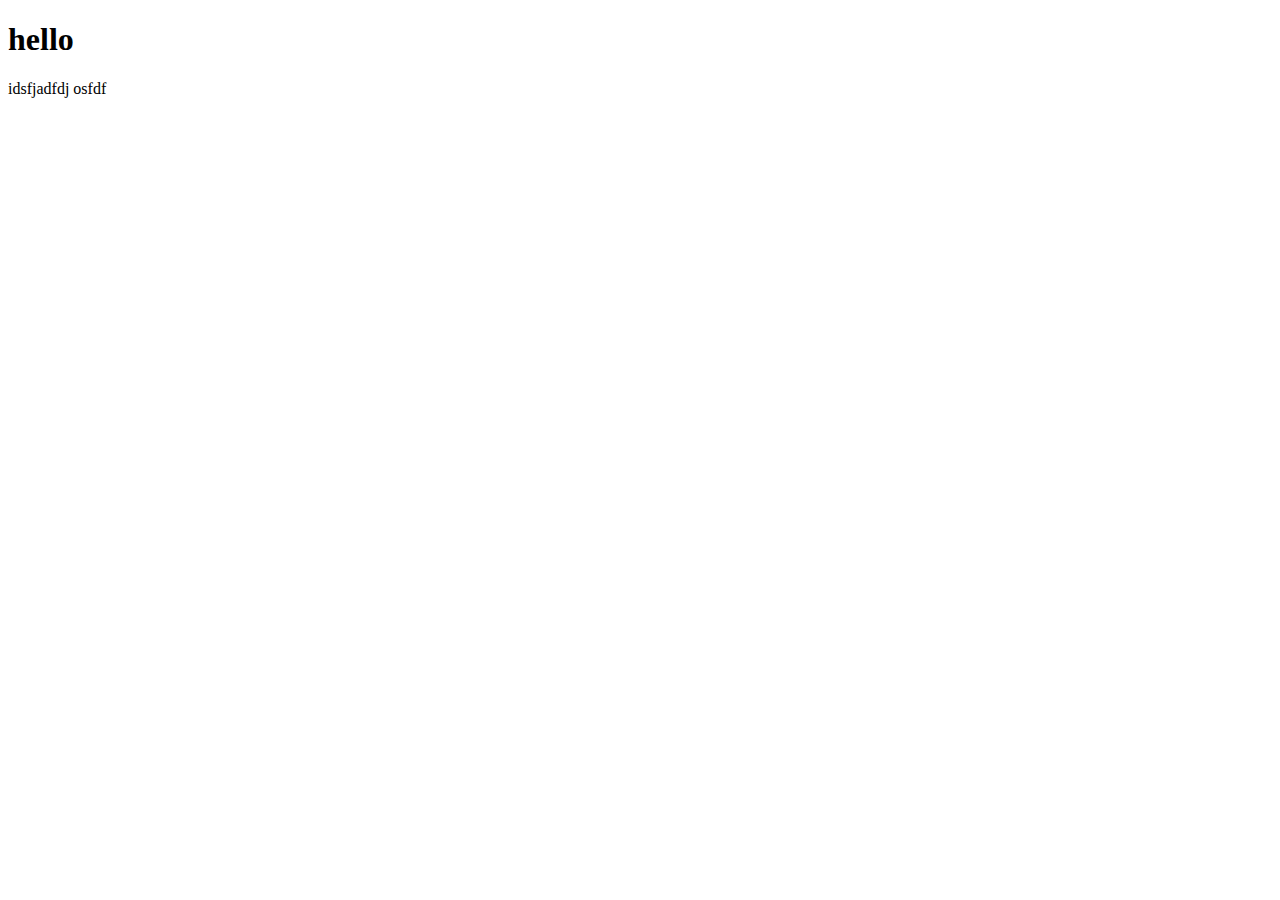
==== index.html @ 3af525a5 "text" ====
<!DOCTYPE html>
<html lang="en">
<head>
    <meta charset="UTF-8">
    <meta name="viewport" content="width=device-width, initial-scale=1.0">
    <link rel="stylesheet" href="./style.css">
    <title>Document</title>
</head>
<body>
    <h1> hello </h1>
    <p>idsfjadfdj osfdf</p>
</body>
</html>
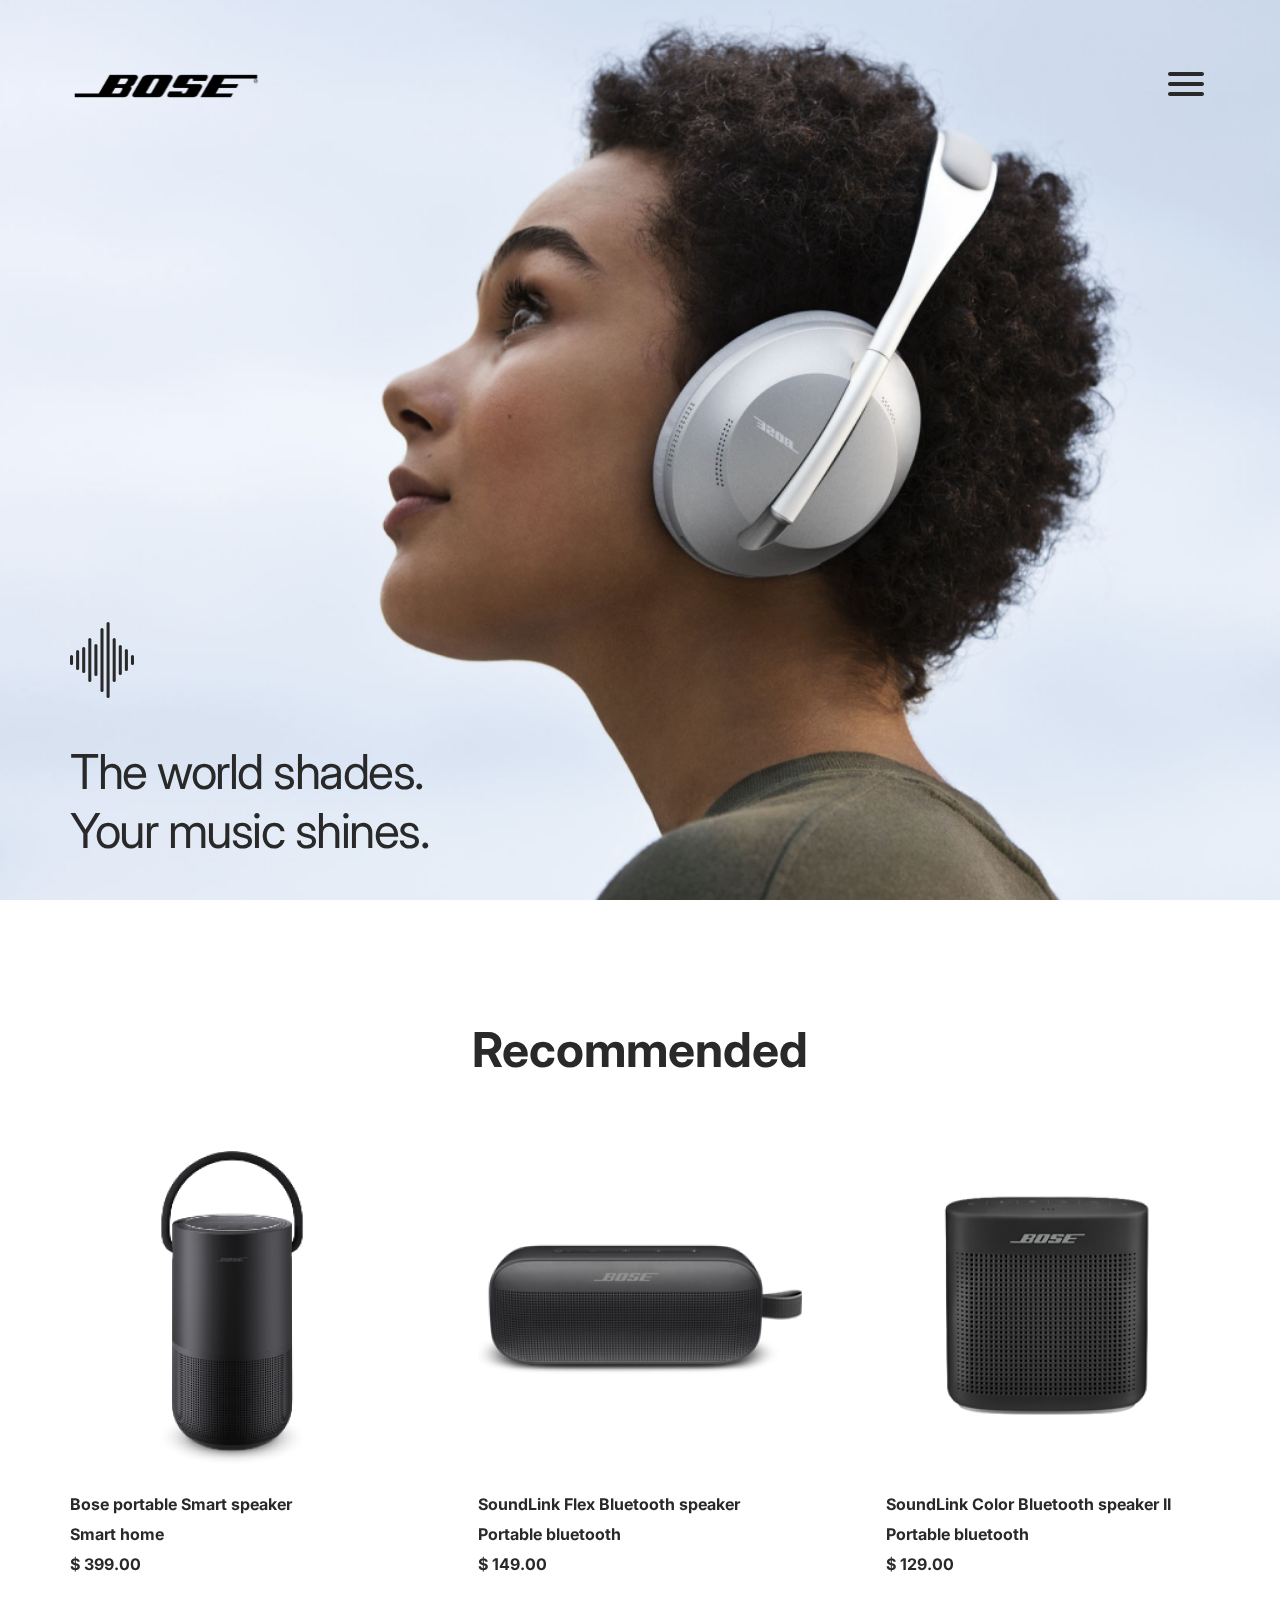
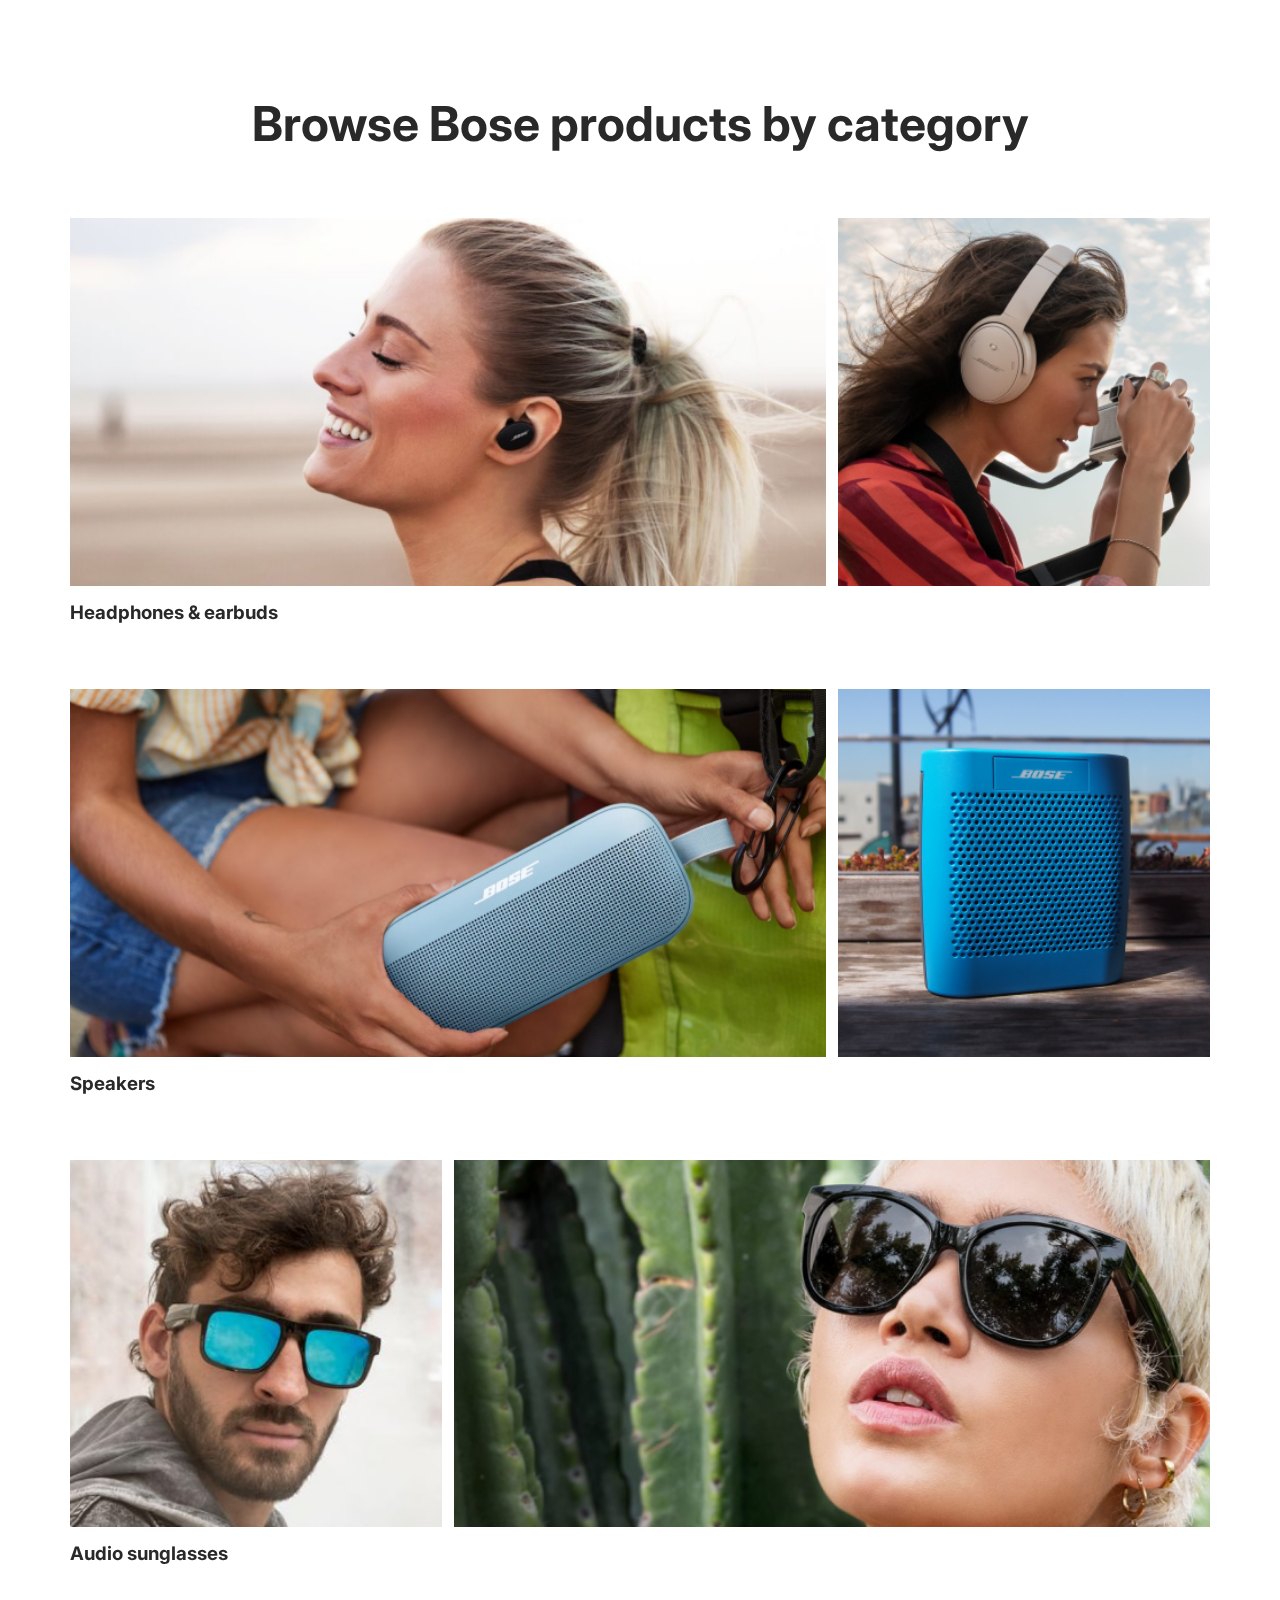
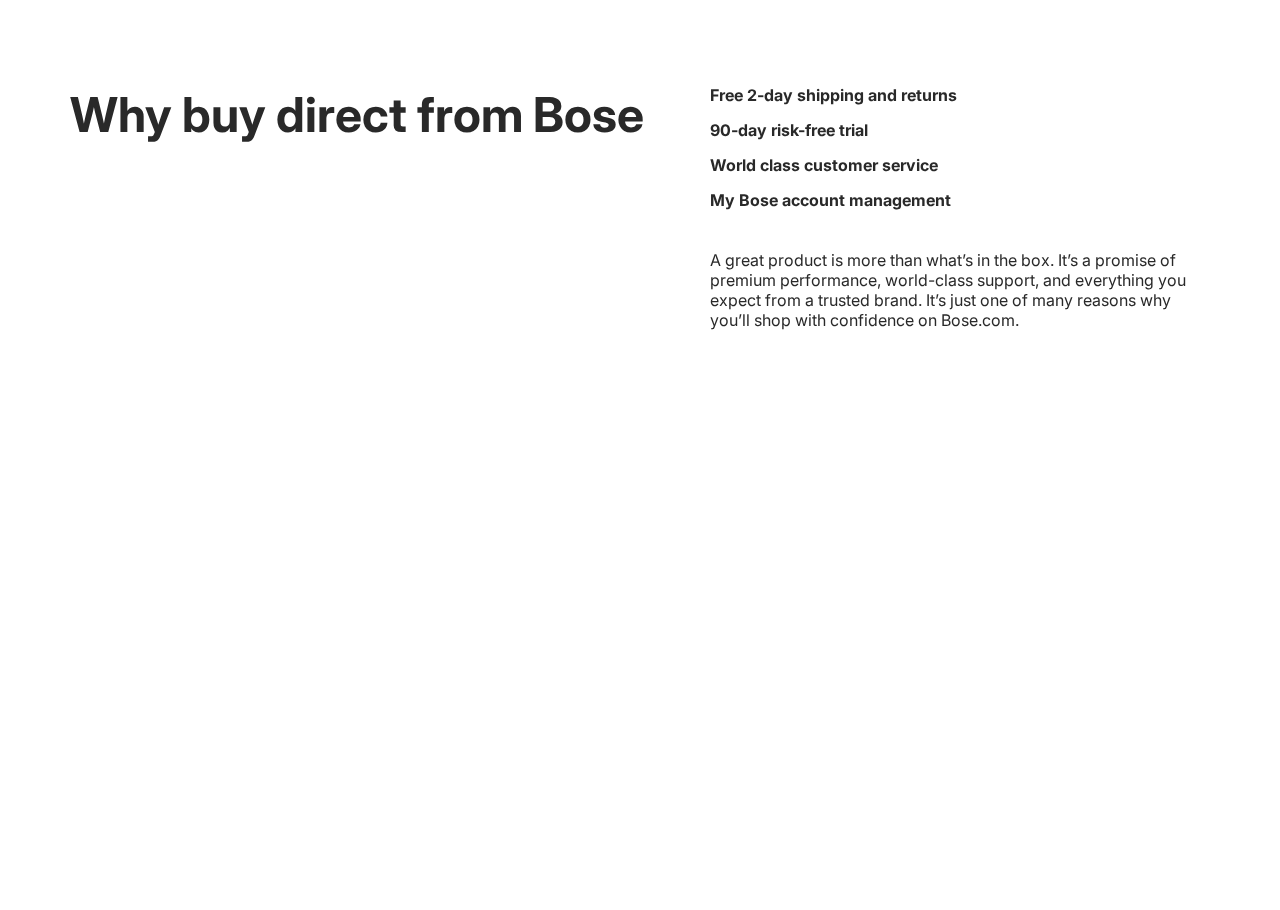
==== commit cdc30bb2: "final" ====
--- a/index.html
+++ b/index.html
@@ -4,10 +4,124 @@
     <meta charset="UTF-8">
     <meta name="viewport" content="width=device-width, initial-scale=1.0">
     <link rel="stylesheet" href="./style.css">
-    <title>Document</title>
+    <link rel="preconnect" href="https://fonts.googleapis.com">
+    <link rel="preconnect" href="https://fonts.gstatic.com" crossorigin>
+    <link href="https://fonts.googleapis.com/css2?family=Inter:wght@400;700;800&display=swap" rel="stylesheet">
+    <title>Bose</title>
 </head>
 <body>
-    <h1> hello </h1>
-    <p>idsfjadfdj osfdf</p>
+    <header id="home" class="header" style="background-image: url(./static/background.png);">
+        <nav  class="nav">
+            <div class="container">
+            <div class="nav__inner">
+                <img class="nav__logo" src="./static/logo.svg" alt="logo">
+                <a href="#menu"><img class="nav__menu" src="./static/menu.svg" alt="menu"></a>
+            </div>
+            </div>
+        </nav>
+        <section class="hero">
+            <div class="container">
+            <img class="hero__img" src="./static/waves.svg" alt="waves"> 
+            <h1 class="hero__title" >The world shades.<br>Your music shines.</h1>
+            </div>  
+        </section>
+
+    </header>
+    <div class="menu" id="menu">
+        <div class="container">
+        <div class="menu__innner">
+            <img class="menu__logo" src="./static/logo.svg" alt="logo">
+            <a href="#home"><img class="menu__close" src="./static/close.svg" alt="menu"></a> 
+        </div>
+        <ul class="menu__list ">
+            <li class="menu__item"><a href="#Home">Home</a></li>
+            <li class="menu__item"><a href="#Recommended">Recommended</a></li>
+            <li class="menu__item"><a href="#Categories">Categories</a></li>
+            <li class="menu__item"><a href="#Howtobuy">How to buy</a></li>
+        </ul>
+    </div>
+    </div>
+    <main>
+        <section class="recomended">
+            <div class="container">
+            <h2 class="recomended__title" id="Recommended">Recommended</h2>
+            <ul class="recomended__list">
+                <li class="recomended__item">
+                    <img class="recomended__img" src="./static/speaker1.png" alt="speaker">
+                    <h3 class="recomended__subtitle">Bose portable Smart speaker</h3>
+                    <span class="recomended__text">Smart home</span>
+                    <span class="recomended__price">$ 399.00</span>                        
+                </li>
+                <li class="recomended__item">
+                    <img class="recomended__img" src="./static/speaker2.png" alt="speaker">
+                    <h3 class="recomended__subtitle">SoundLink Flex Bluetooth speaker</h3>
+                    <span class="recomended__text">Portable bluetooth</span>
+                    <span class="recomended__price">$ 149.00</span>                    
+                </li>
+                <li class="recomended__item">
+                    <img class="recomended__img" src="./static/speaker3.png" alt="speaker">
+                    <h3 class="recomended__subtitle">SoundLink Color Bluetooth speaker II</h3>
+                    <span class="recomended__text">Portable bluetooth</span>
+                    <span class="recomended__price">$ 129.00</span>                    
+                </li>
+            </ul>
+        </div>
+        </section>
+        <section class="categories">
+            <div class="container">
+            <h2 class="categories__tile" id="Categories">Browse Bose products by category</h2>
+
+            <article class="categori">
+                <div class="categorie">
+                    <img class="categori__photo-wide"src="./static/categories/1.png" alt="photo">
+                    <img class="categori__photo-short"src="./static/categories/2.png" alt="photo">
+                </div>
+                <h3 class="categorie__subtitle">Headphones & earbuds</h3>
+            </article>
+
+            <article class="categori">
+                <div class="categorie">
+                    <img class="categori__photo-wide"src="./static/categories/3.png" alt="photo">
+                    <img class="categori__photo-short"src="./static/categories/4.png" alt="photo">
+                </div>
+                <h3 class="categorie__subtitle">Speakers</h3>
+            </article>
+
+            <article class="categori">
+                <div class="categorie">
+                    <img class="categori__photo-short"src="./static/categories/5.png" alt="photo">
+                    <img class="categori__photo-wide"src="./static/categories/6.png" alt="photo">
+                </div>
+                <h3 class="categori__subtitle">Audio sunglasses</h3>
+            </article>
+        </div>
+        </section>
+        <section class="about">
+            <div class="container"> 
+                <div class="about__wrapper">
+                <h2 class="about__title" id="Howtobuy">Why buy direct from Bose</h2>
+                <div class="about__inner">
+                    <ul class="about__list">
+                        <li class="about__item">Free 2-day shipping and returns</li>
+                        <li class="about__item">90-day risk-free trial</li>
+                        <li class="about__item">World class customer service</li>
+                        <li class="about__item">My Bose account management</li>
+                    </ul>
+                     <p class="about__text">
+                    A great product is more than what’s in the box. 
+                    It’s a promise of premium performance, world-class support,
+                     and everything you expect from a trusted brand. 
+                     It’s just one of many reasons why you’ll shop with 
+                     confidence on Bose.com.
+                    </p>
+                </div>
+                </div>
+            </div>
+        </div>
+        </section>
+    </main>
+    <footer class="footer">
+
+    </footer>
 </body>
 </html>--- a/style.css
+++ b/style.css
@@ -0,0 +1,267 @@
+* {
+  margin: 0;
+  padding: 0;
+  box-sizing: border-box;
+}
+*::after,
+*::after {
+  box-sizing: border-box;
+}
+ol,
+ul,
+menu {
+  list-style: none;
+}
+a {
+  text-decoration: none;
+  color: inherit;
+}
+body {
+  font-family: 'Inter', sans-serif;
+  font-weight: 700;
+  background-color: #FFFFFF;
+  color: var(--text-color);
+}
+.container {
+  max-width: 1380px;
+  width: 100%;
+  padding: 0 70px;
+  margin: 0px auto;
+}
+:root{
+  /* font-weight */
+  --title-font:800;
+  --text-font:400;
+  /* text sizes */
+  --title:48px;
+  --title-sub:24px;
+  --text:16px;
+
+  /* colors */
+  --text-color: #292929;
+  --background-menu:#E8EFF9;
+}
+@media screen and (max-width:768px){
+  .container {
+   
+    padding: 40px;
+    
+  }
+  :root{
+    /* text sizes */
+  --title:36px;
+  --title-sub:20px;
+  --text:14px;
+  }
+}
+@media screen and (max-width:520px){
+  .container {
+   
+    padding: 0 25px;
+    
+  }
+  :root{
+    /* text sizes */
+  --title:32px;
+  --title-sub:18px;
+  --text:12px;
+  }
+}
+  
+
+
+/* header */
+.header{
+  display: flex;
+  flex-direction: column;
+  justify-content: space-between;
+  height: 100vh;
+  padding-top: 60px ;
+  padding-bottom: 40px;
+  background-repeat: no-repeat;
+  background-size:cover;
+  background-position:center ;
+  
+}
+ /* nav */
+.nav__inner{
+  display: flex;
+  justify-content: space-between;
+}
+
+.nav__menu{
+  cursor: pointer;
+  width: 48px;
+  height: 48px;
+}
+
+/* hero */
+.hero__title{
+
+  font-size: var(--title);
+  font-weight: var(--text-font);
+  letter-spacing: -1.5px;
+}
+.hero__img{
+  margin-bottom: 40px;
+}
+
+  /* menu */
+.menu{
+  
+  position: fixed;
+  top: 0;
+  right: 0;
+  left: 0;
+  transform: translateX(-100%);
+  transition: transform 500ms;
+  height: 100vh;
+  padding-top: 60px;
+  background-color: var(--background-menu);
+  
+}
+.menu:target{
+  transform: translateX(-0%);
+}
+.menu__innner{
+  display: flex;
+  justify-content: space-between;
+  margin-bottom: 65px;
+}
+.menu__close{
+  cursor: pointer;
+  width: 48px;
+  height: 48px;
+}
+.menu__list{
+  display: flex;
+  flex-direction:column ;
+  gap: 30px;
+}
+.menu__item{
+  font-size: var(--title-sub);
+}
+
+ /* recomended */
+ .recomended{
+  padding-top: 120px;
+  background-color: #FFFFFF;
+ }
+.recomended__title{
+  font-size: var(--title);
+  text-align: center;
+  margin-bottom: 65px;
+}
+.recomended__list{
+ display: flex;
+ gap: 25px;
+ justify-content: space-between;
+}
+.recomended__img{
+  display: block;
+  margin-bottom: 30px;
+  width: 100%;
+}
+.recomended__subtitle{
+  margin-bottom: 10px;
+  font-size: var(--text);
+  display: block;
+}
+.recomended__text{
+  margin-bottom: 10px;
+  font-size: var(--text);
+  font-weight: 400px;
+  display: block;
+}
+.recomended__price{
+  display: block;
+  font-size: var(--text);
+}
+@media screen and (max-width:768px){
+  .recomended__list{
+    flex-direction: column;
+    align-items: center;
+  }
+  .recomended__img{
+    width: 80%;
+  }
+  .recomended__item{
+    width: 40%;
+  }
+}
+@media screen and (max-width:520px){
+  .recomended__item{
+    width: 55%;
+  }
+}
+
+ /* categories */
+ .categories{
+  padding-top: 120px;
+  background-color: #FFFFFF;
+ }
+ .categories__tile{
+  text-align: center;
+  font-size: var(--title);
+  margin-bottom: 65px;
+  
+ }
+ .categorie{
+  display: flex;
+  gap: 1%;
+  margin-bottom: 15px;
+ }
+ .categori__photo-wide{
+ width: 67%;
+ }
+ .categori__photo-short{
+ width: 33%;
+ }
+ .categorie__subtitle{
+  margin-bottom: 65px;
+ }
+  /* about */
+.about{
+  padding-top: 120px;
+  background-color: #FFFFFF;
+}
+.about__title{
+  font-size: var(--title);
+}
+.about__wrapper{
+  display: flex;
+  gap: 20px;
+  padding-bottom: 120px;
+  justify-content: space-between;
+}
+.about__item{
+  margin-bottom: 15px;
+
+}
+.about__item:last-child{
+  margin-bottom: 40px;
+}
+.about__text{
+    font-weight: 400;
+}
+.about__text{
+  max-width: 500px;
+  width: 100%;
+}
+@media screen and (max-width:520px){
+  .about__wrapper{
+    flex-direction: column;
+  }
+}
+/* footer */
+.footer{
+  background-image: url(./static/categories/foooter.png);
+  position: sticky;
+  bottom: 0;
+  z-index: -1;
+  height: 460px;
+  background-position: center;
+  background-repeat: no-repeat;
+  background-size: cover;
+
+}